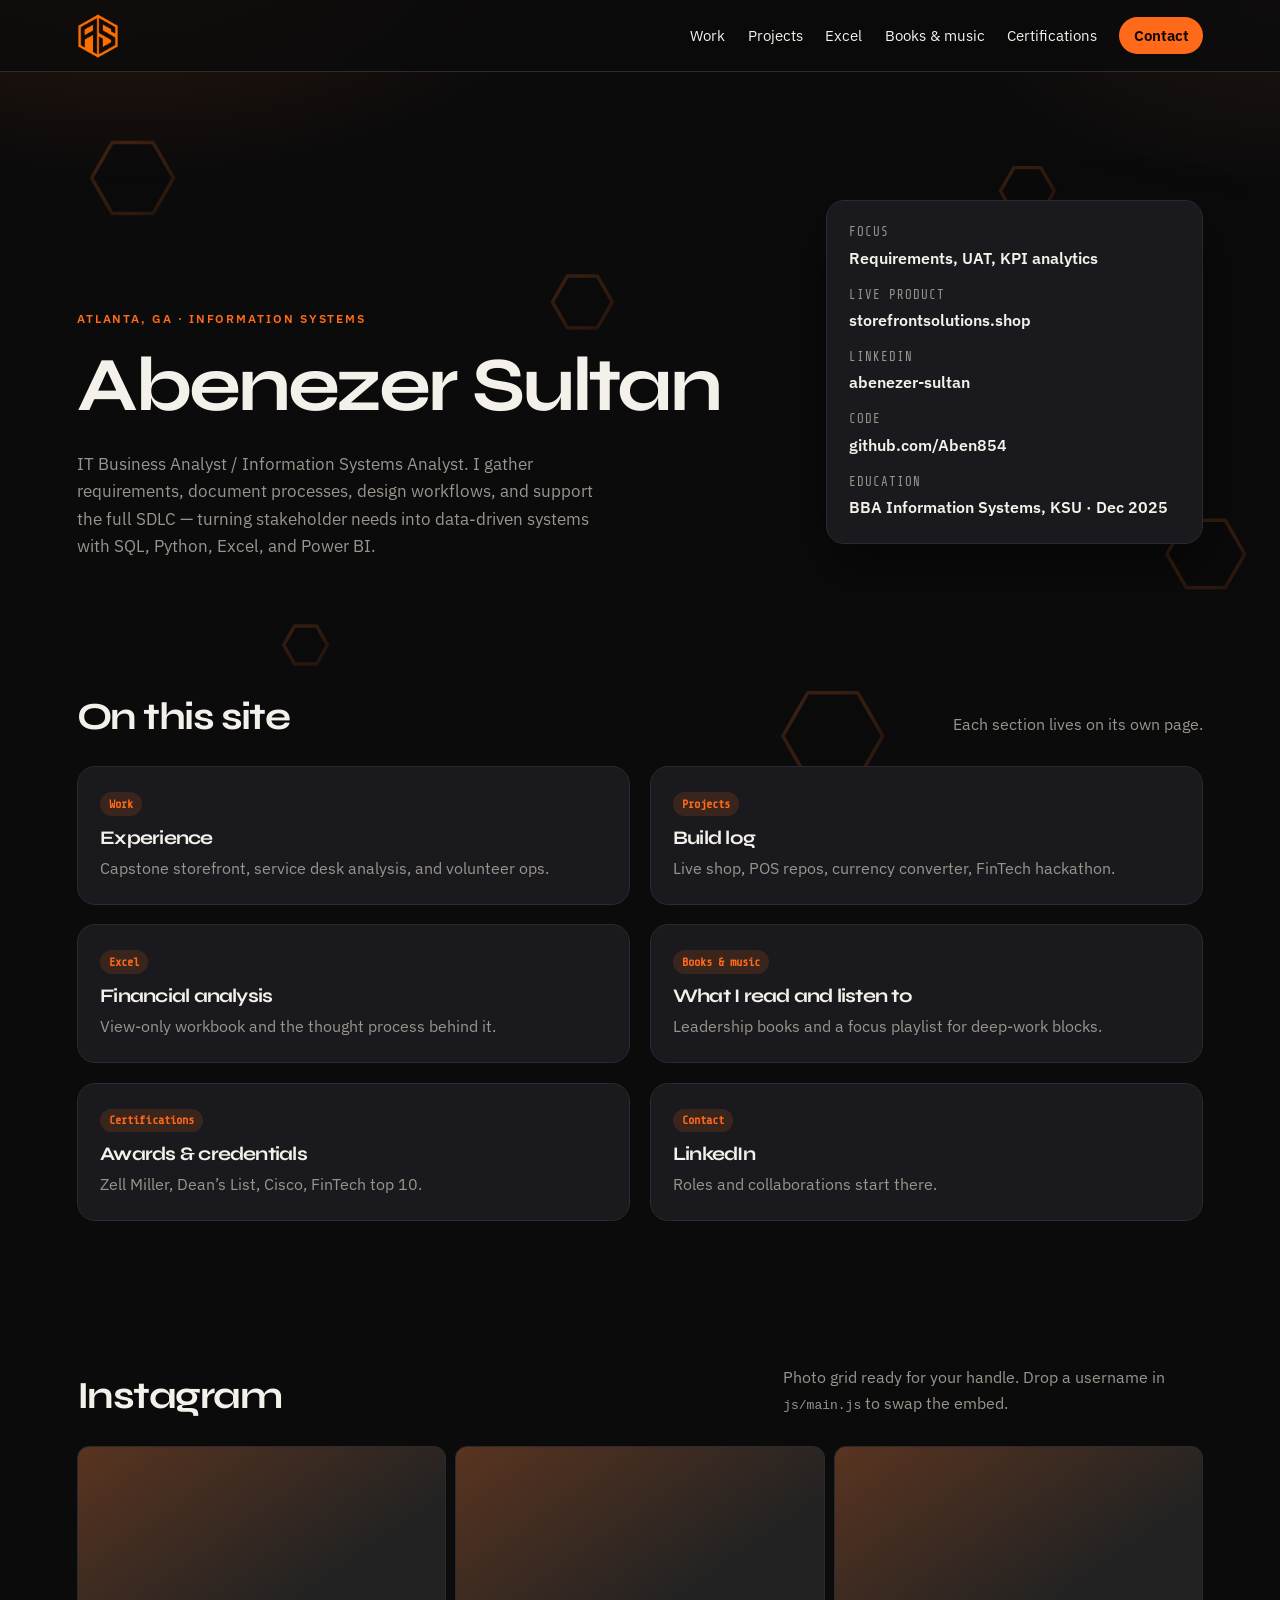
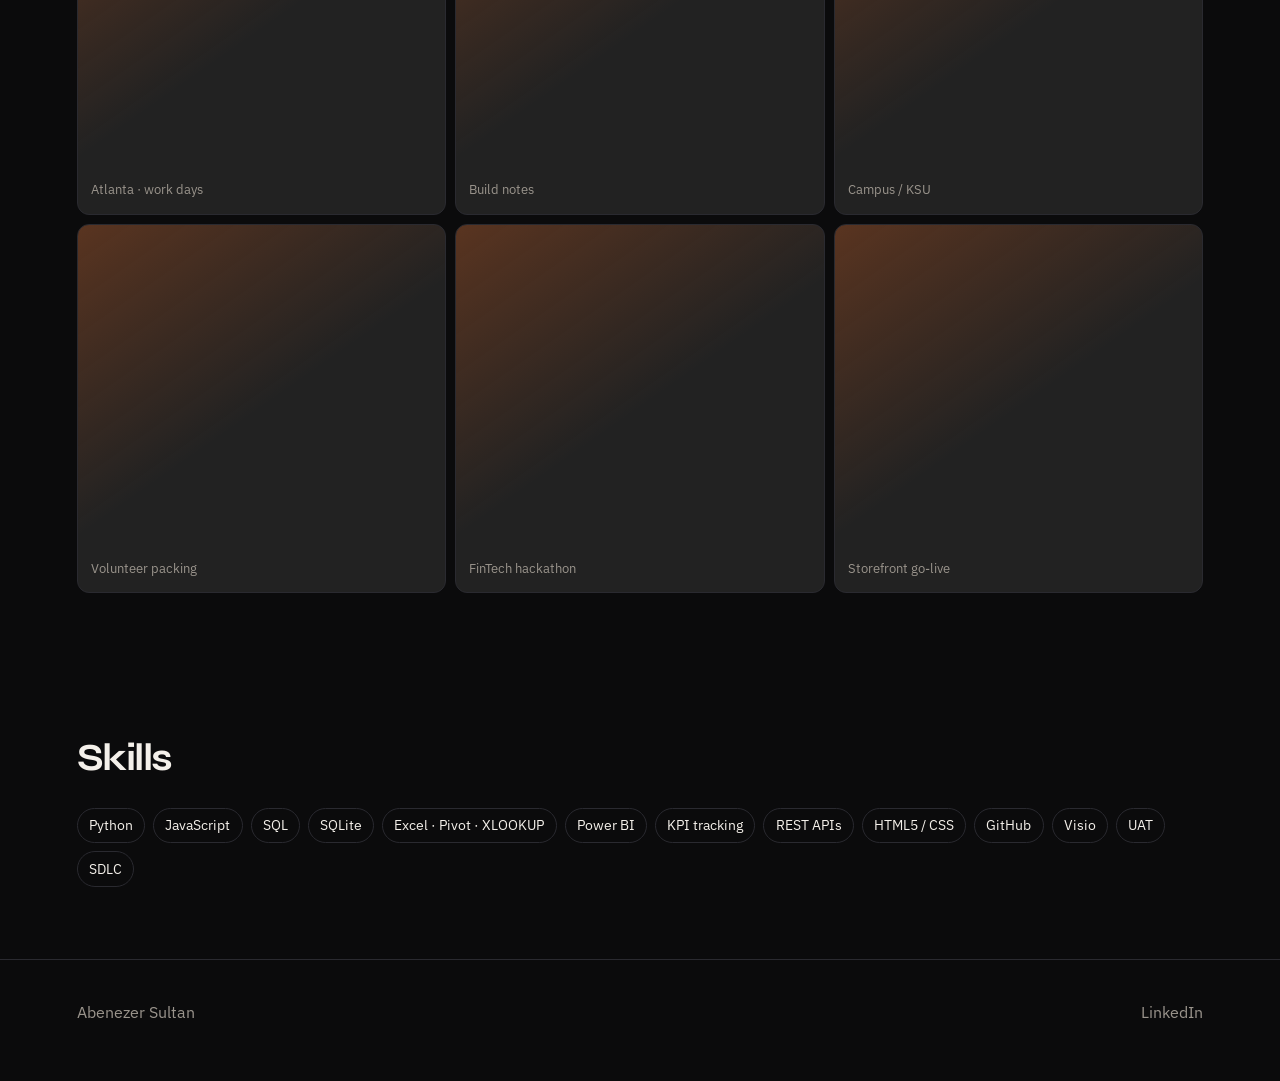
==== index.html @ 099fb13a "Launch portfolio website" ====
<!DOCTYPE html>
<html lang="en">
  <head>
    <meta charset="UTF-8" />
    <meta name="viewport" content="width=device-width, initial-scale=1.0" />
    <title>Abenezer Sultan — IT Business Analyst</title>
    <link rel="preconnect" href="https://fonts.googleapis.com" />
    <link rel="preconnect" href="https://fonts.gstatic.com" crossorigin />
    <link
      href="https://fonts.googleapis.com/css2?family=IBM+Plex+Sans:wght@400;500;600;700&family=Syne:wght@700;800&display=swap"
      rel="stylesheet"
    />
    <link rel="icon" type="image/png" href="assets/favicon.png" />
    <link rel="stylesheet" href="css/styles.css" />
  </head>
  <body>
    <nav class="nav">
      <a class="brand" href="index.html" aria-label="Home">
        <img class="brand-logo" src="assets/logo.png" alt="Abenezer Sultan monogram" />
      </a>
      <div class="nav-links">
        <a href="work.html">Work</a>
        <a href="projects.html">Projects</a>
        <a href="excel.html">Excel</a>
        <a href="books.html">Books & music</a>
        <a href="certifications.html">Certifications</a>
        <a class="nav-cta" href="contact.html">Contact</a>
      </div>
    </nav>

    <header class="hero">
      <div>
        <p class="kicker">Atlanta, GA · Information Systems</p>
        <h1>Abenezer Sultan</h1>
        <p class="lede">
          IT Business Analyst / Information Systems Analyst. I gather
          requirements, document processes, design workflows, and support the
          full SDLC — turning stakeholder needs into data-driven systems with
          SQL, Python, Excel, and Power BI.
        </p>
      </div>
      <dl class="hero-meta">
        <div>
          <dt>Focus</dt>
          <dd>Requirements, UAT, KPI analytics</dd>
        </div>
        <div>
          <dt>Live product</dt>
          <dd><a href="https://storefrontsolutions.shop/" target="_blank" rel="noreferrer">storefrontsolutions.shop</a></dd>
        </div>
        <div>
          <dt>LinkedIn</dt>
          <dd><a href="https://www.linkedin.com/in/abenezer-sultan-a5363623b" target="_blank" rel="noreferrer">abenezer-sultan</a></dd>
        </div>
        <div>
          <dt>Code</dt>
          <dd><a href="https://github.com/Aben854" target="_blank" rel="noreferrer">github.com/Aben854</a></dd>
        </div>
        <div>
          <dt>Education</dt>
          <dd>BBA Information Systems, KSU · Dec 2025</dd>
        </div>
      </dl>
    </header>

    <section class="section">
      <div class="section-head">
        <h2>On this site</h2>
        <p>Each section lives on its own page.</p>
      </div>
      <div class="grid-2">
        <a class="card" href="work.html">
          <span class="tag">Work</span>
          <h3>Experience</h3>
          <p>Capstone storefront, service desk analysis, and volunteer ops.</p>
        </a>
        <a class="card" href="projects.html">
          <span class="tag">Projects</span>
          <h3>Build log</h3>
          <p>Live shop, POS repos, currency converter, FinTech hackathon.</p>
        </a>
        <a class="card" href="excel.html">
          <span class="tag">Excel</span>
          <h3>Financial analysis</h3>
          <p>View-only workbook and the thought process behind it.</p>
        </a>
        <a class="card" href="books.html">
          <span class="tag">Books &amp; music</span>
          <h3>What I read and listen to</h3>
          <p>Leadership books and a focus playlist for deep-work blocks.</p>
        </a>
        <a class="card" href="certifications.html">
          <span class="tag">Certifications</span>
          <h3>Awards &amp; credentials</h3>
          <p>Zell Miller, Dean’s List, Cisco, FinTech top 10.</p>
        </a>
        <a class="card" href="contact.html">
          <span class="tag">Contact</span>
          <h3>LinkedIn</h3>
          <p>Roles and collaborations start there.</p>
        </a>
      </div>
    </section>

    <section class="section" id="instagram">
      <div class="section-head">
        <h2>Instagram</h2>
        <p>Photo grid ready for your handle. Drop a username in <code>js/main.js</code> to swap the embed.</p>
      </div>
      <div class="ig-grid" id="ig-grid">
        <div class="ig-tile">Atlanta · work days</div>
        <div class="ig-tile">Build notes</div>
        <div class="ig-tile">Campus / KSU</div>
        <div class="ig-tile">Volunteer packing</div>
        <div class="ig-tile">FinTech hackathon</div>
        <div class="ig-tile">Storefront go-live</div>
      </div>
    </section>

    <section class="section">
      <div class="section-head">
        <h2>Skills</h2>
      </div>
      <div class="skills">
        <span>Python</span><span>JavaScript</span><span>SQL</span><span>SQLite</span>
        <span>Excel · Pivot · XLOOKUP</span><span>Power BI</span><span>KPI tracking</span>
        <span>REST APIs</span><span>HTML5 / CSS</span><span>GitHub</span>
        <span>Visio</span><span>UAT</span><span>SDLC</span>
      </div>
    </section>

    <footer>
      <span>Abenezer Sultan</span>
      <a href="https://www.linkedin.com/in/abenezer-sultan-a5363623b" target="_blank" rel="noreferrer">LinkedIn</a>
    </footer>
    <script src="js/main.js"></script>
  </body>
</html>
---- css/styles.css ----
@import url("https://fonts.googleapis.com/css2?family=Share+Tech+Mono&display=swap");

:root {
  --bg: #0b0b0c;
  --bg-elev: #141416;
  --bg-card: #1a1a1e;
  --line: #2a2a30;
  --text: #f4f0ea;
  --muted: #9a948c;
  --orange: #ff6a1a;
  --orange-2: #ff8a3d;
  --orange-dim: rgba(255, 106, 26, 0.14);
  --shadow: 0 24px 60px rgba(0, 0, 0, 0.45);
  --radius: 18px;
  --nav-h: 72px;
}

*,
*::before,
*::after {
  box-sizing: border-box;
}

html {
  scroll-behavior: smooth;
}

body {
  margin: 0;
  font-family: "IBM Plex Sans", system-ui, sans-serif;
  background: var(--bg);
  color: var(--text);
  line-height: 1.6;
  min-height: 100vh;
}

body::before {
  content: "";
  position: fixed;
  inset: 0;
  pointer-events: none;
  background:
    radial-gradient(900px 500px at 10% -10%, rgba(255, 106, 26, 0.16), transparent 55%),
    radial-gradient(700px 400px at 100% 0%, rgba(255, 138, 61, 0.08), transparent 50%);
  z-index: -1;
}

.hex-field {
  position: fixed;
  inset: 0;
  z-index: 0;
  pointer-events: none;
  overflow: hidden;
}

.floating-hex {
  --hex-size: 64px;
  position: absolute;
  left: var(--hex-left);
  top: var(--hex-top);
  width: var(--hex-size);
  aspect-ratio: 1;
  opacity: 0.42;
  background: linear-gradient(145deg, rgba(255, 138, 61, 0.28), rgba(255, 106, 26, 0.06));
  clip-path: polygon(25% 6.7%, 75% 6.7%, 100% 50%, 75% 93.3%, 25% 93.3%, 0 50%);
  filter: drop-shadow(0 0 14px rgba(255, 106, 26, 0.6));
  animation: hex-float 18s ease-in-out var(--hex-delay) infinite alternate;
}

.floating-hex::after {
  content: "";
  position: absolute;
  inset: 4px;
  background: var(--bg);
  clip-path: inherit;
}

.hero,
.section,
footer {
  position: relative;
  z-index: 1;
}

@keyframes hex-float {
  0% {
    transform: translate3d(-12px, 16px, 0) rotate(0deg) scale(0.94);
  }
  50% {
    transform: translate3d(28px, -34px, 0) rotate(24deg) scale(1.08);
  }
  100% {
    transform: translate3d(-20px, -72px, 0) rotate(52deg) scale(0.98);
  }
}

img {
  max-width: 100%;
  display: block;
}

a {
  color: inherit;
  text-decoration: none;
}

.nav {
  position: sticky;
  top: 0;
  z-index: 40;
  height: var(--nav-h);
  display: flex;
  align-items: center;
  justify-content: space-between;
  padding: 0 6vw;
  backdrop-filter: blur(16px);
  background: rgba(11, 11, 12, 0.78);
  border-bottom: 1px solid var(--line);
}

.brand {
  display: inline-flex;
  align-items: center;
  justify-content: center;
  font-family: Syne, sans-serif;
  font-weight: 800;
  letter-spacing: -0.03em;
  font-size: 1.05rem;
}

.brand-logo {
  width: 42px;
  height: 46px;
  object-fit: contain;
  transition: filter 180ms ease, transform 180ms ease;
}

.brand:hover .brand-logo,
.brand:focus-visible .brand-logo {
  filter: drop-shadow(0 0 8px rgba(255, 106, 26, 0.55));
  transform: scale(1.05);
}

.nav-links {
  display: flex;
  gap: 1.4rem;
  align-items: center;
  font-size: 0.92rem;
}

.nav-links a:hover {
  color: var(--orange);
}

.nav-cta {
  background: var(--orange);
  color: #140800 !important;
  font-weight: 650;
  padding: 0.45rem 0.9rem;
  border-radius: 999px;
}

.hero {
  padding: 7rem 6vw 4rem;
  display: grid;
  grid-template-columns: 1.3fr 0.7fr;
  gap: 3rem;
  align-items: end;
}

.kicker {
  color: var(--orange);
  letter-spacing: 0.16em;
  text-transform: uppercase;
  font-size: 0.75rem;
  font-weight: 600;
  margin: 0 0 1rem;
}

.mainframe-text,
.hero-meta dt,
.tag,
.job time {
  font-family: "Share Tech Mono", "IBM Plex Mono", monospace;
  color: var(--orange);
}

h1,
h2,
h3 {
  font-family: Syne, sans-serif;
  letter-spacing: -0.04em;
  line-height: 1.08;
  margin: 0;
}

h1 {
  font-size: clamp(2.6rem, 6vw, 5.4rem);
  max-width: 14ch;
}

h2 {
  font-size: clamp(1.8rem, 3vw, 2.6rem);
}

.lede {
  color: var(--muted);
  max-width: 52ch;
  font-size: 1.08rem;
  margin: 1.4rem 0 0;
}

.hero-meta {
  display: grid;
  gap: 0.9rem;
  padding: 1.4rem;
  background: var(--bg-card);
  border: 1px solid var(--line);
  border-radius: var(--radius);
  box-shadow: var(--shadow);
}

.hero-meta dt {
  color: var(--muted);
  font-size: 0.78rem;
  text-transform: uppercase;
  letter-spacing: 0.08em;
}

.hero-meta dd {
  margin: 0.15rem 0 0;
  font-weight: 600;
}

.section {
  padding: 4.5rem 6vw;
}

.section-head {
  display: flex;
  justify-content: space-between;
  align-items: end;
  gap: 1rem;
  margin-bottom: 1.8rem;
}

.section-head p {
  color: var(--muted);
  max-width: 42ch;
  margin: 0;
}

.grid-2 {
  display: grid;
  grid-template-columns: 1fr 1fr;
  gap: 1.2rem;
}

.card {
  background: var(--bg-card);
  border: 1px solid var(--line);
  border-radius: var(--radius);
  padding: 1.4rem;
}

.card h3 {
  font-size: 1.2rem;
  margin-bottom: 0.5rem;
}

.card p {
  color: var(--muted);
  margin: 0;
}

.tag {
  display: inline-block;
  color: var(--orange);
  background: var(--orange-dim);
  border-radius: 999px;
  padding: 0.15rem 0.55rem;
  font-size: 0.75rem;
  font-weight: 600;
  margin-bottom: 0.7rem;
}

.carousel-wrap {
  overflow: hidden;
  mask-image: linear-gradient(90deg, transparent, #000 4%, #000 96%, transparent);
}

.carousel {
  display: flex;
  gap: 1rem;
  width: max-content;
  animation: drift 36s linear infinite;
}

.carousel:hover {
  animation-play-state: paused;
}

.project {
  width: min(78vw, 420px);
  background: var(--bg-elev);
  border: 1px solid var(--line);
  border-radius: var(--radius);
  padding: 1.3rem;
  min-height: 250px;
  display: flex;
  flex-direction: column;
}

.project h3 {
  font-size: 1.35rem;
  margin: 0.4rem 0 0.6rem;
}

.project p {
  color: var(--muted);
  margin: 0 0 1rem;
  flex: 1;
}

.project a {
  color: var(--orange);
  font-weight: 600;
}

.storefront-showcase {
  padding-top: 1rem;
}

.live-preview {
  position: relative;
  display: block;
  min-height: 520px;
  overflow: hidden;
  border: 1px solid rgba(255, 106, 26, 0.7);
  border-radius: var(--radius);
  background: #101012;
  box-shadow: 0 26px 70px rgba(0, 0, 0, 0.55), 0 0 32px rgba(255, 106, 26, 0.14);
}

.live-preview iframe {
  width: 100%;
  height: 520px;
  border: 0;
  pointer-events: none;
  background: #fff;
}

.live-preview::after {
  content: "";
  position: absolute;
  inset: 0;
  background: linear-gradient(180deg, transparent 68%, rgba(8, 8, 9, 0.82));
  transition: background 180ms ease;
}

.live-preview:hover::after,
.live-preview:focus-visible::after {
  background: linear-gradient(180deg, rgba(255, 106, 26, 0.05), rgba(8, 8, 9, 0.74));
}

.live-preview-badge,
.live-preview-action {
  position: absolute;
  z-index: 2;
  font-family: "Share Tech Mono", monospace;
  text-transform: uppercase;
  letter-spacing: 0.08em;
}

.live-preview-badge {
  top: 1rem;
  left: 1rem;
  padding: 0.35rem 0.7rem;
  border-radius: 999px;
  background: var(--orange);
  color: #140800;
  font-weight: 700;
}

.live-preview-action {
  right: 1.2rem;
  bottom: 1rem;
  color: var(--orange-2);
  font-weight: 700;
}

@keyframes drift {
  from {
    transform: translateX(0);
  }
  to {
    transform: translateX(-50%);
  }
}

.excel-shell {
  border: 1px solid var(--line);
  border-radius: 12px;
  overflow: hidden;
  background: #1e1e1e;
}

.excel-bar {
  background: #217346;
  color: #fff;
  font-size: 0.82rem;
  padding: 0.55rem 0.9rem;
  display: flex;
  justify-content: space-between;
  font-weight: 600;
}

.excel-grid {
  width: 100%;
  border-collapse: collapse;
  font-size: 0.86rem;
  font-variant-numeric: tabular-nums;
}

.excel-grid th,
.excel-grid td {
  border: 1px solid #333;
  padding: 0.45rem 0.55rem;
  text-align: right;
}

.excel-grid th:first-child,
.excel-grid td:first-child {
  text-align: left;
  color: var(--muted);
}

.excel-grid thead th {
  background: #252525;
  text-align: center;
}

.excel-grid tbody tr:nth-child(even) {
  background: #191919;
}

.thought {
  margin-top: 1rem;
  color: var(--muted);
}

.thought strong {
  color: var(--text);
}

.embed-frame {
  width: 100%;
  min-height: 152px;
  border: 0;
  border-radius: 12px;
}

.ig-grid {
  display: grid;
  grid-template-columns: repeat(3, 1fr);
  gap: 0.6rem;
}

.ig-tile {
  aspect-ratio: 1;
  border-radius: 12px;
  border: 1px solid var(--line);
  background:
    linear-gradient(145deg, rgba(255, 106, 26, 0.25), transparent 50%),
    #222;
  display: grid;
  place-items: end start;
  padding: 0.8rem;
  color: var(--muted);
  font-size: 0.8rem;
}

.timeline {
  display: grid;
  gap: 1rem;
}

.job {
  display: grid;
  grid-template-columns: 180px 1fr;
  gap: 1rem;
  padding: 1.2rem;
  border: 1px solid var(--line);
  border-radius: var(--radius);
  background: var(--bg-card);
}

.job time {
  color: var(--orange);
  font-size: 0.85rem;
}

.skills {
  display: flex;
  flex-wrap: wrap;
  gap: 0.5rem;
}

.skills span {
  border: 1px solid var(--line);
  padding: 0.35rem 0.7rem;
  border-radius: 999px;
  font-size: 0.88rem;
}

.form {
  display: grid;
  gap: 0.9rem;
  max-width: 640px;
}

.form input,
.form textarea,
.form select {
  width: 100%;
  background: var(--bg-elev);
  border: 1px solid var(--line);
  color: var(--text);
  border-radius: 12px;
  padding: 0.85rem 0.95rem;
  font: inherit;
}

.form label {
  display: grid;
  gap: 0.35rem;
  font-size: 0.88rem;
  color: var(--muted);
}

.btn {
  border: 0;
  cursor: pointer;
  background: var(--orange);
  color: #140800;
  font-weight: 700;
  padding: 0.85rem 1.2rem;
  border-radius: 999px;
  width: fit-content;
  font: inherit;
}

.cert-list {
  display: grid;
  gap: 1rem;
}

.cert {
  display: flex;
  justify-content: space-between;
  gap: 1rem;
  align-items: center;
  padding: 1.3rem;
  border: 1px solid var(--line);
  border-radius: var(--radius);
  background: var(--bg-card);
}

.certificate-gallery {
  padding-top: 1.5rem;
}

.certificate-gallery-list {
  display: grid;
  gap: 1.5rem;
}

.certificate-gallery-card {
  display: grid;
  grid-template-columns: minmax(260px, 0.86fr) minmax(420px, 1.14fr);
  gap: clamp(1.5rem, 4vw, 4rem);
  align-items: center;
  padding: clamp(1.4rem, 2.6vw, 2.2rem);
  border: 1px solid var(--line);
  border-radius: calc(var(--radius) + 4px);
  background: rgba(26, 26, 30, 0.94);
  box-shadow: var(--shadow);
}

.certificate-copy {
  align-self: start;
  padding-top: 0.25rem;
}

.certificate-source {
  display: inline-block;
  margin-bottom: 0.9rem;
  padding: 0.35rem 0.7rem;
  border-radius: 999px;
  background: rgba(255, 106, 26, 0.16);
  color: var(--orange);
  font-family: "Share Tech Mono", monospace;
  font-size: 0.8rem;
  font-weight: 700;
  letter-spacing: 0.08em;
  text-transform: uppercase;
}

.certificate-copy h3 {
  max-width: 24ch;
  font-size: clamp(1.35rem, 2.5vw, 2rem);
}

.certificate-copy p {
  margin: 0.8rem 0 1.2rem;
  color: var(--muted);
  font-size: 1.02rem;
}

.certificate-button {
  display: inline-flex;
  align-items: center;
  justify-content: center;
  min-height: 48px;
  padding: 0.65rem 1.25rem;
  border-radius: 999px;
  background: var(--orange);
  color: #140800;
  font-weight: 700;
  transition: background 180ms ease, transform 180ms ease, box-shadow 180ms ease;
}

.certificate-button:hover,
.certificate-button:focus-visible {
  background: var(--orange-2);
  box-shadow: 0 0 22px rgba(255, 106, 26, 0.35);
  transform: translateY(-2px);
}

.certificate-document {
  display: block;
  overflow: hidden;
  padding: clamp(0.45rem, 0.9vw, 0.75rem);
  border: 2px solid #c9c9cb;
  border-radius: 16px;
  background: #d6d6d8;
  box-shadow: 0 18px 44px rgba(0, 0, 0, 0.42);
  transition: border-color 180ms ease, transform 180ms ease, box-shadow 180ms ease;
}

.certificate-document:hover,
.certificate-document:focus-visible {
  border-color: var(--orange);
  box-shadow: 0 20px 50px rgba(0, 0, 0, 0.5), 0 0 24px rgba(255, 106, 26, 0.22);
  transform: translateY(-3px);
}

.certificate-document img {
  width: 100%;
  aspect-ratio: 4 / 3;
  object-fit: contain;
  background: #fff;
}

footer {
  padding: 2.5rem 6vw 3.5rem;
  color: var(--muted);
  border-top: 1px solid var(--line);
  display: flex;
  justify-content: space-between;
  gap: 1rem;
}

@media (max-width: 860px) {
  .hero,
  .grid-2,
  .job {
    grid-template-columns: 1fr;
  }

  .nav-links {
    gap: 0.8rem;
    font-size: 0.8rem;
  }

  .ig-grid {
    grid-template-columns: 1fr 1fr;
  }

  .live-preview,
  .live-preview iframe {
    min-height: 360px;
    height: 360px;
  }

  .certificate-gallery-card {
    grid-template-columns: 1fr;
  }

  .certificate-copy {
    padding-top: 0;
  }
}

@media (prefers-reduced-motion: reduce) {
  .floating-hex,
  .carousel {
    animation: none;
  }
}
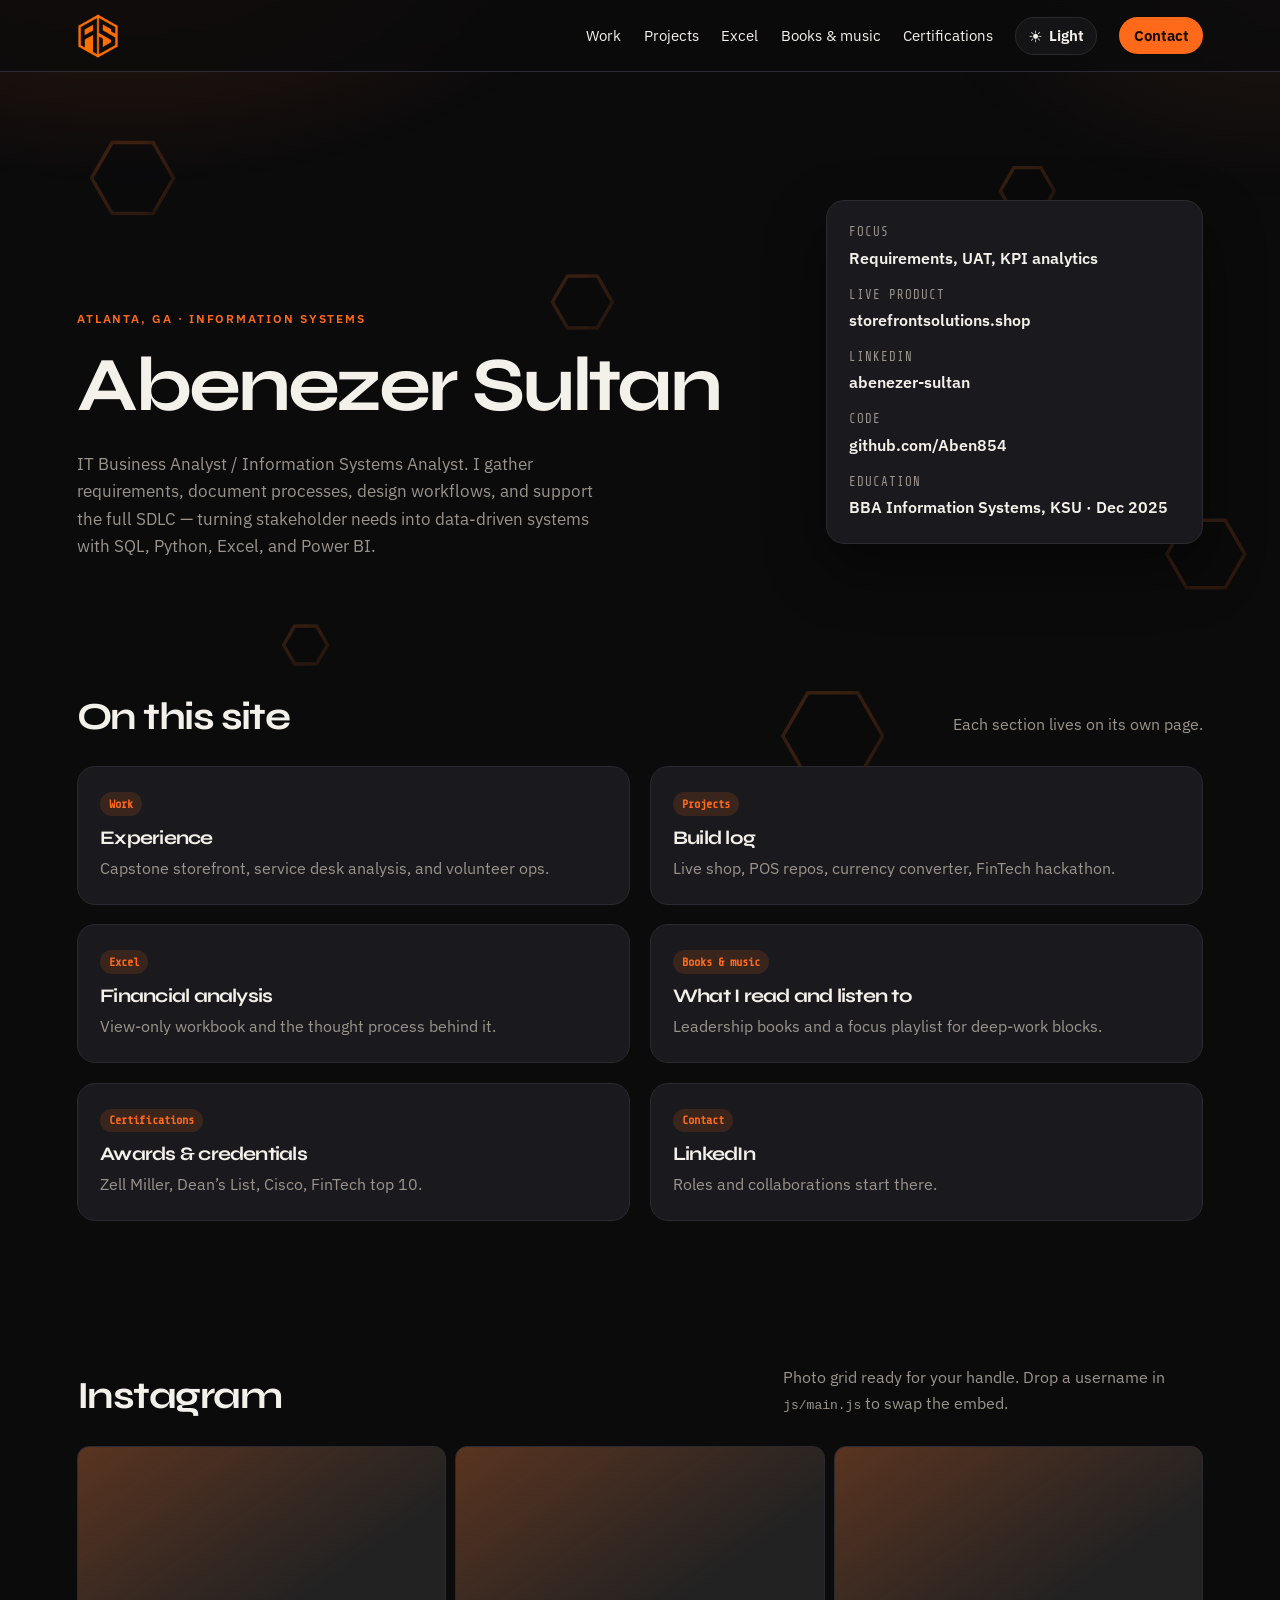
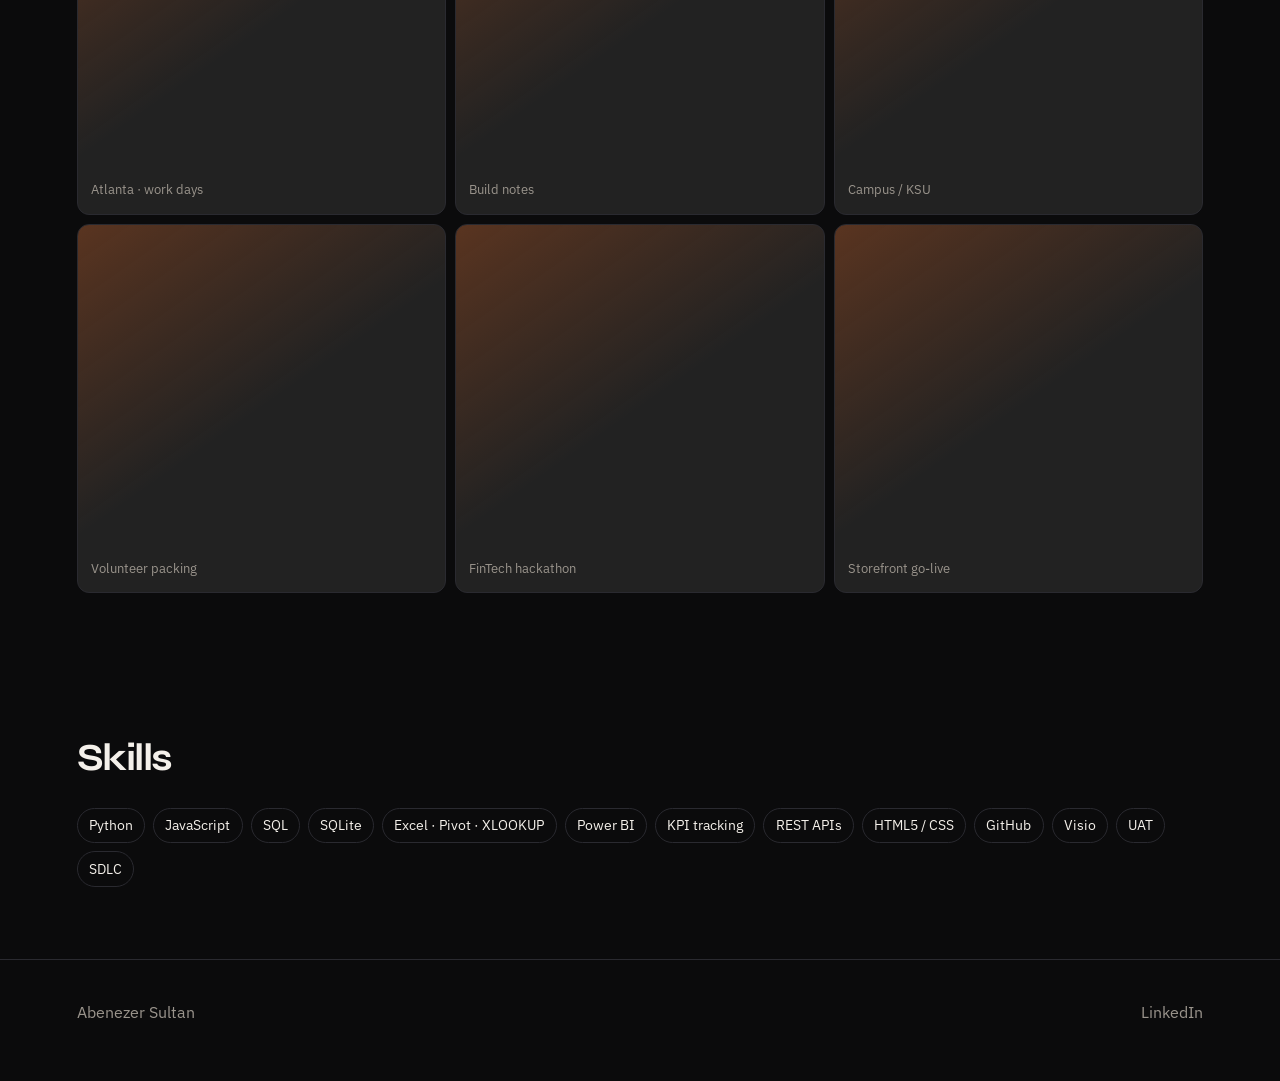
==== commit f0434a80: "Add persistent light and dark theme toggle" ====
--- a/index.html
+++ b/index.html
@@ -11,6 +11,7 @@
       rel="stylesheet"
     />
     <link rel="icon" type="image/png" href="assets/favicon.png" />
+    <script src="js/theme-init.js"></script>
     <link rel="stylesheet" href="css/styles.css" />
   </head>
   <body>
--- a/css/styles.css
+++ b/css/styles.css
@@ -15,6 +15,24 @@
   --nav-h: 72px;
 }
 
+html[data-theme="light"] {
+  color-scheme: light;
+  --bg: #f6f3ee;
+  --bg-elev: #ffffff;
+  --bg-card: #ffffff;
+  --line: #d9d1c8;
+  --text: #191614;
+  --muted: #6f665f;
+  --orange: #e85d0b;
+  --orange-2: #c94d00;
+  --orange-dim: rgba(232, 93, 11, 0.11);
+  --shadow: 0 22px 55px rgba(55, 42, 31, 0.12);
+}
+
+html[data-theme="dark"] {
+  color-scheme: dark;
+}
+
 *,
 *::before,
 *::after {
@@ -43,6 +61,11 @@
     radial-gradient(900px 500px at 10% -10%, rgba(255, 106, 26, 0.16), transparent 55%),
     radial-gradient(700px 400px at 100% 0%, rgba(255, 138, 61, 0.08), transparent 50%);
   z-index: -1;
+}
+
+html[data-theme="light"] body::before,
+html[data-theme="light"] .hex-field {
+  display: none;
 }
 
 .hex-field {
@@ -118,6 +141,10 @@
   border-bottom: 1px solid var(--line);
 }
 
+html[data-theme="light"] .nav {
+  background: rgba(246, 243, 238, 0.9);
+}
+
 .brand {
   display: inline-flex;
   align-items: center;
@@ -150,6 +177,36 @@
 
 .nav-links a:hover {
   color: var(--orange);
+}
+
+.theme-toggle {
+  min-width: 78px;
+  height: 38px;
+  display: inline-flex;
+  align-items: center;
+  justify-content: center;
+  gap: 0.4rem;
+  padding: 0 0.75rem;
+  border: 1px solid var(--line);
+  border-radius: 999px;
+  background: var(--bg-elev);
+  color: var(--text);
+  font: inherit;
+  font-weight: 650;
+  cursor: pointer;
+  transition: color 180ms ease, border-color 180ms ease, background 180ms ease, transform 180ms ease;
+}
+
+.theme-toggle:hover,
+.theme-toggle:focus-visible {
+  color: var(--orange);
+  border-color: var(--orange);
+  transform: translateY(-1px);
+}
+
+.theme-toggle-icon {
+  font-size: 1rem;
+  line-height: 1;
 }
 
 .nav-cta {
@@ -585,6 +642,33 @@
   border-radius: calc(var(--radius) + 4px);
   background: rgba(26, 26, 30, 0.94);
   box-shadow: var(--shadow);
+}
+
+html[data-theme="light"] .certificate-gallery-card {
+  background: rgba(255, 255, 255, 0.96);
+}
+
+html[data-theme="light"] .excel-shell {
+  background: #ffffff;
+}
+
+html[data-theme="light"] .excel-grid th,
+html[data-theme="light"] .excel-grid td {
+  border-color: #ddd4ca;
+}
+
+html[data-theme="light"] .excel-grid thead th {
+  background: #eee9e2;
+}
+
+html[data-theme="light"] .excel-grid tbody tr:nth-child(even) {
+  background: #faf7f3;
+}
+
+html[data-theme="light"] .ig-tile {
+  background:
+    linear-gradient(145deg, rgba(232, 93, 11, 0.16), transparent 50%),
+    #ffffff;
 }
 
 .certificate-copy {
@@ -678,9 +762,45 @@
     grid-template-columns: 1fr;
   }
 
+  .nav {
+    height: auto;
+    min-height: var(--nav-h);
+    flex-direction: column;
+    align-items: flex-start;
+    gap: 0.45rem;
+    padding: 0.65rem 4vw 0.55rem;
+  }
+
   .nav-links {
+    width: 100%;
     gap: 0.8rem;
     font-size: 0.8rem;
+    overflow-x: auto;
+    padding-bottom: 0.2rem;
+    white-space: nowrap;
+    scrollbar-width: none;
+  }
+
+  .nav-links::-webkit-scrollbar {
+    display: none;
+  }
+
+  .theme-toggle {
+    min-width: 38px;
+    width: 38px;
+    padding: 0;
+  }
+
+  .theme-toggle-label {
+    position: absolute;
+    width: 1px;
+    height: 1px;
+    padding: 0;
+    margin: -1px;
+    overflow: hidden;
+    clip: rect(0, 0, 0, 0);
+    white-space: nowrap;
+    border: 0;
   }
 
   .ig-grid {
